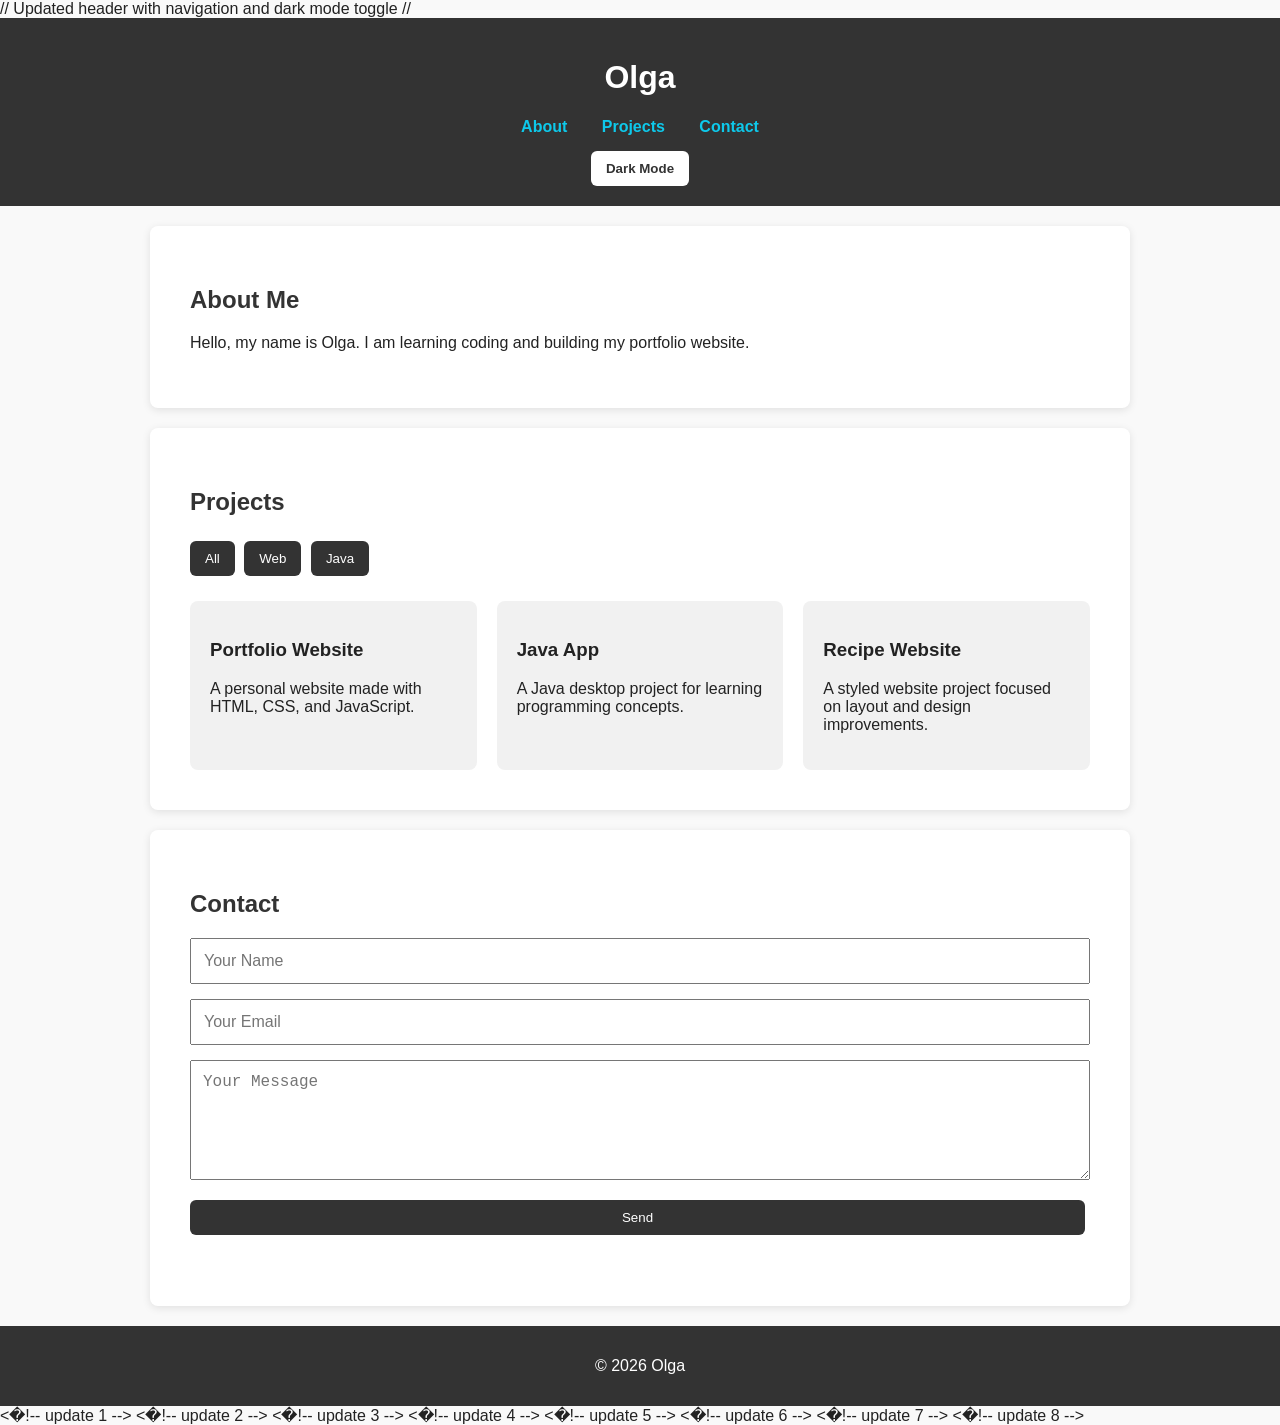
==== my-portfolio/index.html @ 3d5f278e "Add fade-in animations for sections" ====
<!DOCTYPE html>
<html lang="en">
<head>
    <meta charset="UTF-8">
    <meta name="viewport" content="width=device-width, initial-scale=1.0">
    <title>My Portfolio</title>
    <link rel="stylesheet" href="css/styles.css">
</head>
<body>
// Updated header with navigation and dark mode toggle //
    <header>
        <h1>Olga</h1>

        <nav>
            <ul class="nav-links">
                <li><a href="#about">About</a></li>
                <li><a href="#projects">Projects</a></li>
                <li><a href="#contact">Contact</a></li>
            </ul>
        </nav>

        <button id="darkModeToggle">Dark Mode</button>
    </header>

    <section id="about" class="fade-in">
        <h2>About Me</h2>
        <p>Hello, my name is Olga. I am learning coding and building my portfolio website.</p>
    </section>

    <section id="projects" class="fade-in">
        <h2>Projects</h2>

        <div class="filter-buttons">
            <button class="filter-btn" data-filter="all">All</button>
            <button class="filter-btn" data-filter="web">Web</button>
            <button class="filter-btn" data-filter="java">Java</button>
        </div>

        <div class="project-list">
            <div class="project-card" data-category="web">
                <h3>Portfolio Website</h3>
                <p>A personal website made with HTML, CSS, and JavaScript.</p>
            </div>

            <div class="project-card" data-category="java">
                <h3>Java App</h3>
                <p>A Java desktop project for learning programming concepts.</p>
            </div>

            <div class="project-card" data-category="web">
                <h3>Recipe Website</h3>
                <p>A styled website project focused on layout and design improvements.</p>
            </div>
        </div>
    </section>

    <section id="contact" class="fade-in">
        <h2>Contact</h2>

        <form id="contactForm" novalidate>
            <input type="text" id="name" placeholder="Your Name">
            <input type="email" id="email" placeholder="Your Email">
            <textarea id="message" placeholder="Your Message"></textarea>
            <button type="submit">Send</button>
            <p id="formMessage"></p>
        </form>
    </section>

    <footer>
        <p>&copy; 2026 Olga</p>
    </footer>

    <script src="js/script.js"></script>
</body>
</html>< ! - -   u p d a t e   1   - - >  
 < ! - -   u p d a t e   2   - - >  
 < ! - -   u p d a t e   3   - - >  
 < ! - -   u p d a t e   4   - - >  
 < ! - -   u p d a t e   5   - - >  
 < ! - -   u p d a t e   6   - - >  
 < ! - -   u p d a t e   7   - - >  
 < ! - -   u p d a t e   8   - - >  
 
---- my-portfolio/css/styles.css ----
html {
    scroll-behavior: smooth;
}

body {
    font-family: Arial, sans-serif;
    margin: 0;
    padding: 0;
    background-color: #f9f9f9;
    color: #222;
    transition: background-color 0.3s, color 0.3s;
}

header {
    background-color: #333;
    color: white;
    padding: 20px;
    text-align: center;
}

.nav-links {
    list-style: none;
    padding: 0;
    margin: 15px 0 0;
}

.nav-links li {
    display: inline-block;
    margin: 0 15px;
}

.nav-links a {
    color: rgb(14, 201, 235);
    text-decoration: none;
    font-weight: bold;
}

.nav-links a:hover {
    text-decoration: underline;
}

#darkModeToggle {
    margin-top: 15px;
    padding: 10px 15px;
    border: none;
    border-radius: 6px;
    cursor: pointer;
    background-color: white;
    color: #333;
    font-weight: bold;
}

section {
    padding: 40px;
    margin: 20px auto;
    max-width: 900px;
    background-color: white;
    box-shadow: 0 2px 8px rgba(0, 0, 0, 0.1);
    border-radius: 8px;
}

h2 {
    color: #333;
}

.filter-buttons {
    margin-bottom: 20px;
}

.filter-buttons button,
form button {
    padding: 10px 15px;
    margin: 5px 5px 5px 0;
    border: none;
    border-radius: 6px;
    background-color: #333;
    color: white;
    cursor: pointer;
}

.filter-buttons button:hover,
form button:hover {
    background-color: #555;
}

.project-list {
    display: grid;
    grid-template-columns: repeat(auto-fit, minmax(250px, 1fr));
    gap: 20px;
}

.project-card {
    background-color: #f1f1f1;
    padding: 20px;
    border-radius: 8px;
    transition: transform 0.3s, opacity 0.3s;
}

.project-card:hover {
    transform: translateY(-5px);
}

form {
    display: flex;
    flex-direction: column;
}

input,
textarea {
    margin-bottom: 15px;
    padding: 12px;
    font-size: 16px;
    width: 100%;
    box-sizing: border-box;
}

textarea {
    min-height: 120px;
    resize: vertical;
}

#formMessage {
    font-weight: bold;
    margin-top: 10px;
}

footer {
    background-color: #333;
    color: white;
    text-align: center;
    padding: 15px;
}

.fade-in {
    opacity: 0;
    transform: translateY(20px);
    animation: fadeInUp 0.8s ease forwards;
}

.fade-in:nth-of-type(1) {
    animation-delay: 0.1s;
}

.fade-in:nth-of-type(2) {
    animation-delay: 0.3s;
}

.fade-in:nth-of-type(3) {
    animation-delay: 0.5s;
}

@keyframes fadeInUp {
    to {
        opacity: 1;
        transform: translateY(0);
    }
}

body.dark-mode {
    background-color: #121212;
    color: #f1f1f1;
}

body.dark-mode section {
    background-color: #1f1f1f;
    color: #f1f1f1;
}

body.dark-mode header,
body.dark-mode footer {
    background-color: #000;
}

body.dark-mode h2 {
    color: #f1f1f1;
}

body.dark-mode .project-card {
    background-color: #2c2c2c;
}

body.dark-mode #darkModeToggle {
    background-color: #f1f1f1;
    color: #111;
}

@media screen and (max-width: 768px) {
    .nav-links li {
        display: block;
        margin: 10px 0;
    }

    section {
        padding: 20px;
        margin: 15px;
    }

    header {
        padding: 15px;
    }
}
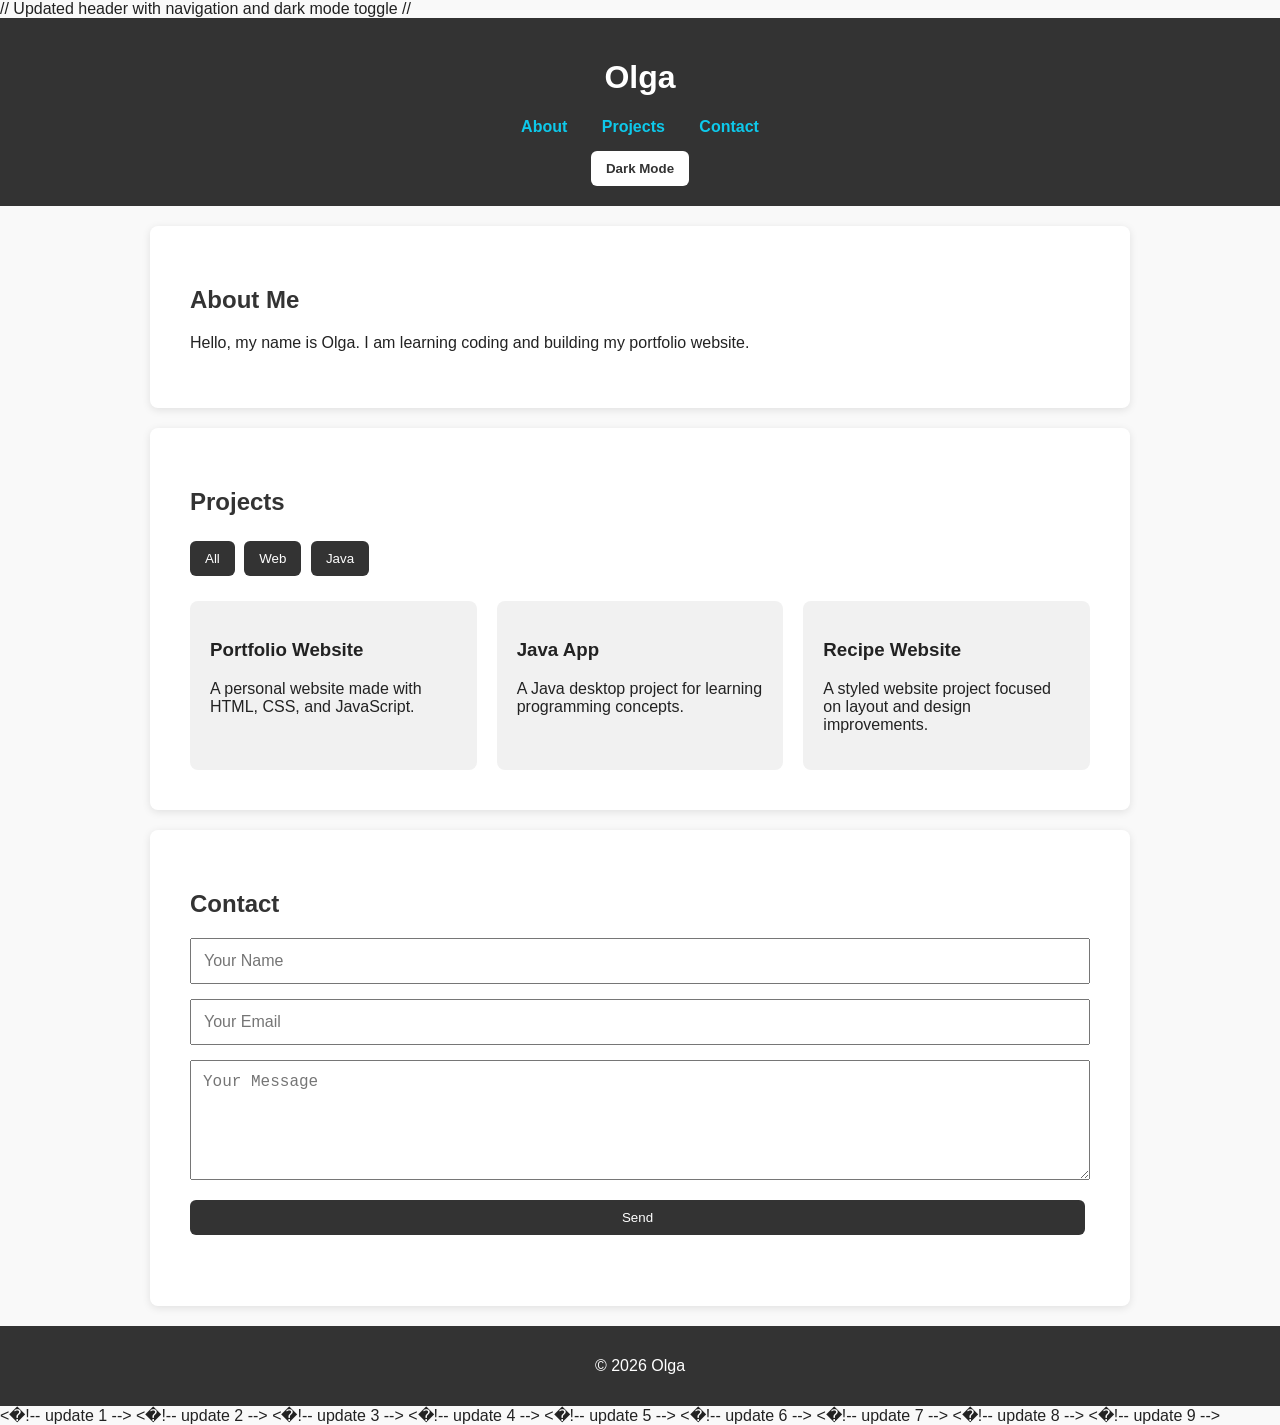
==== commit 8ddfbb76: "Create contact form layout" ====
--- a/my-portfolio/index.html
+++ b/my-portfolio/index.html
@@ -88,4 +88,6 @@
  
  < ! - -   u p d a t e   8   - - >   
+ < ! - -   u p d a t e   9   - - > + 
  
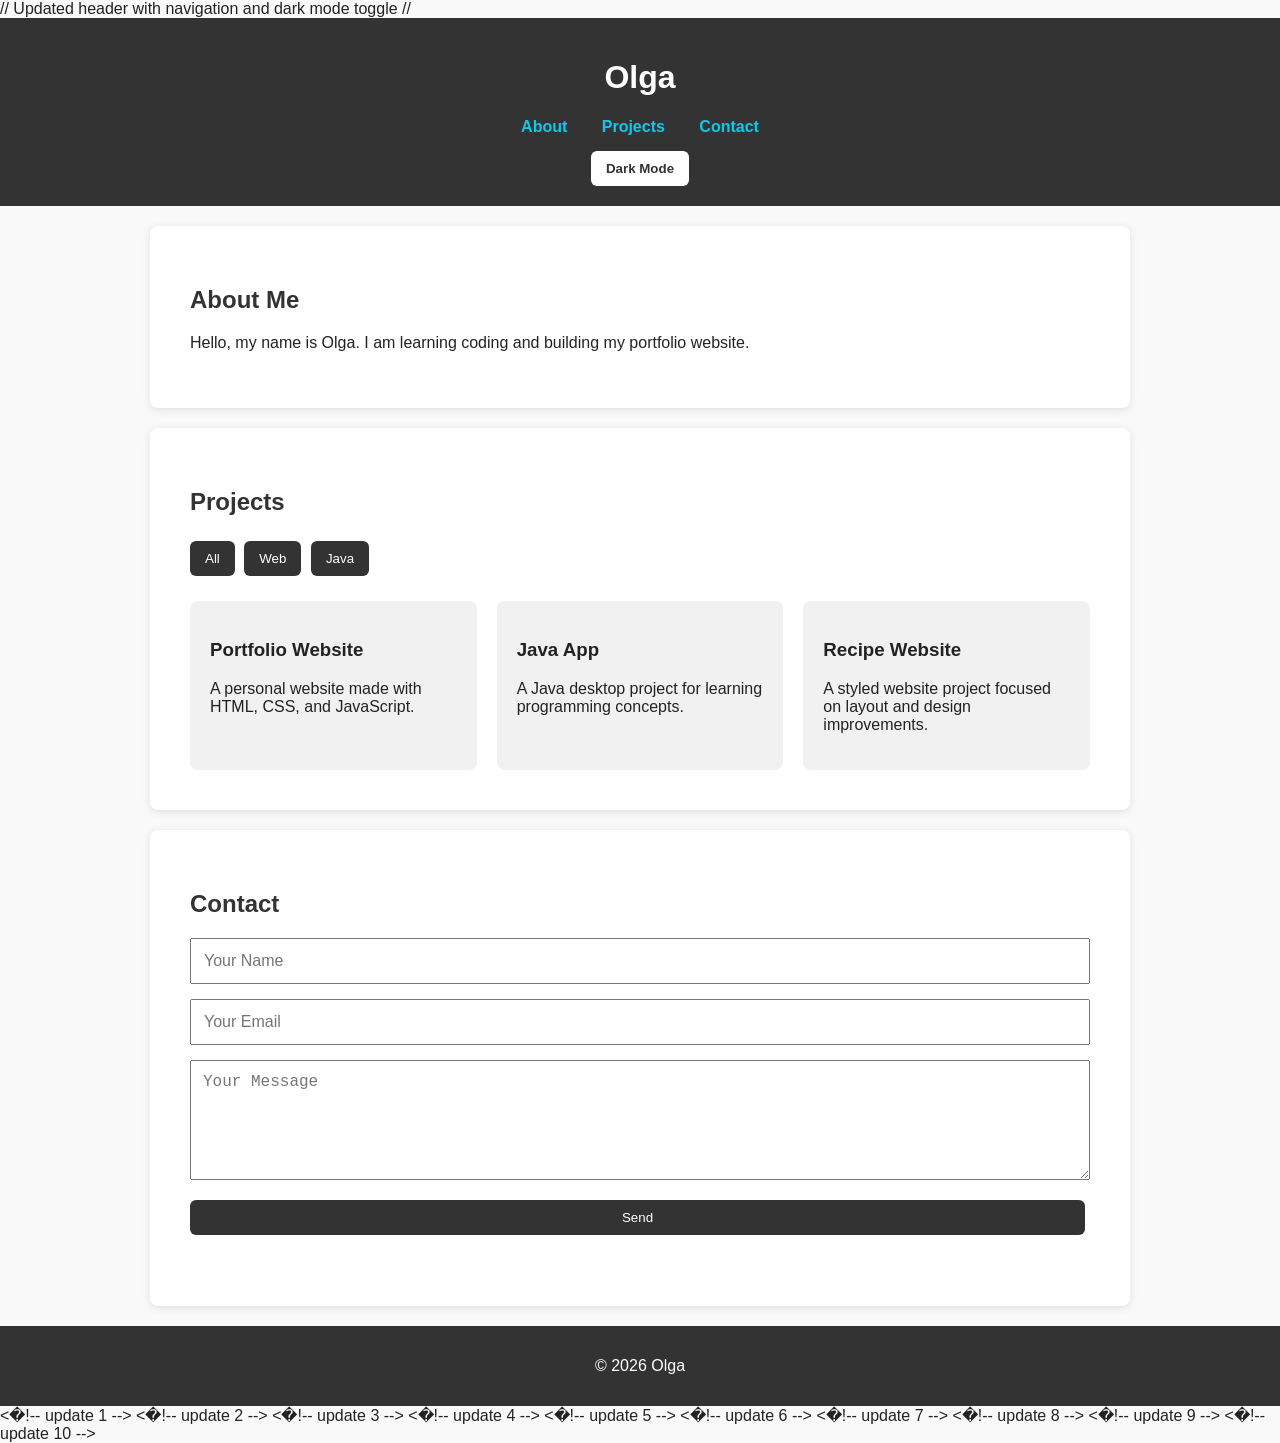
==== commit a8e9e9ac: "Implement form validation for contact form" ====
--- a/my-portfolio/index.html
+++ b/my-portfolio/index.html
@@ -90,4 +90,6 @@
  
  < ! - -   u p d a t e   9   - - >   
+ < ! - -   u p d a t e   1 0   - - > + 
  
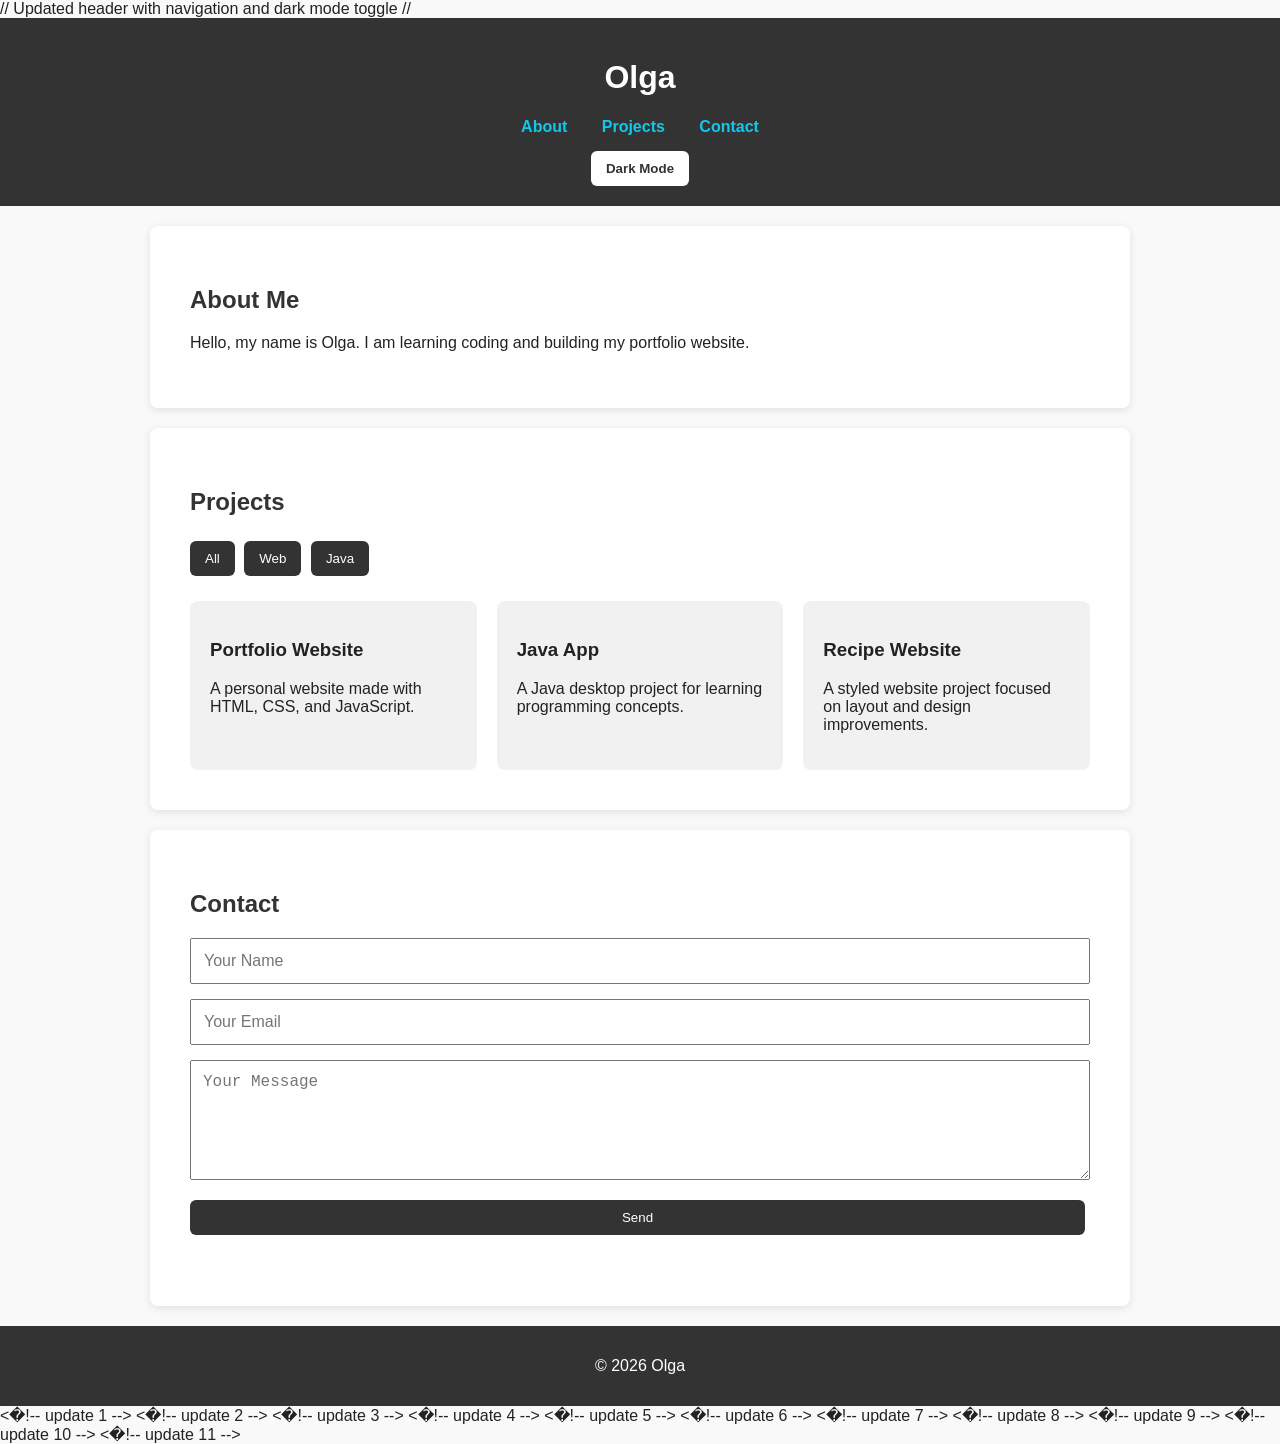
==== commit 001c14cd: "Improve responsive design for mobile and tablet" ====
--- a/my-portfolio/index.html
+++ b/my-portfolio/index.html
@@ -92,4 +92,6 @@
  
  < ! - -   u p d a t e   1 0   - - >   
+ < ! - -   u p d a t e   1 1   - - > + 
  
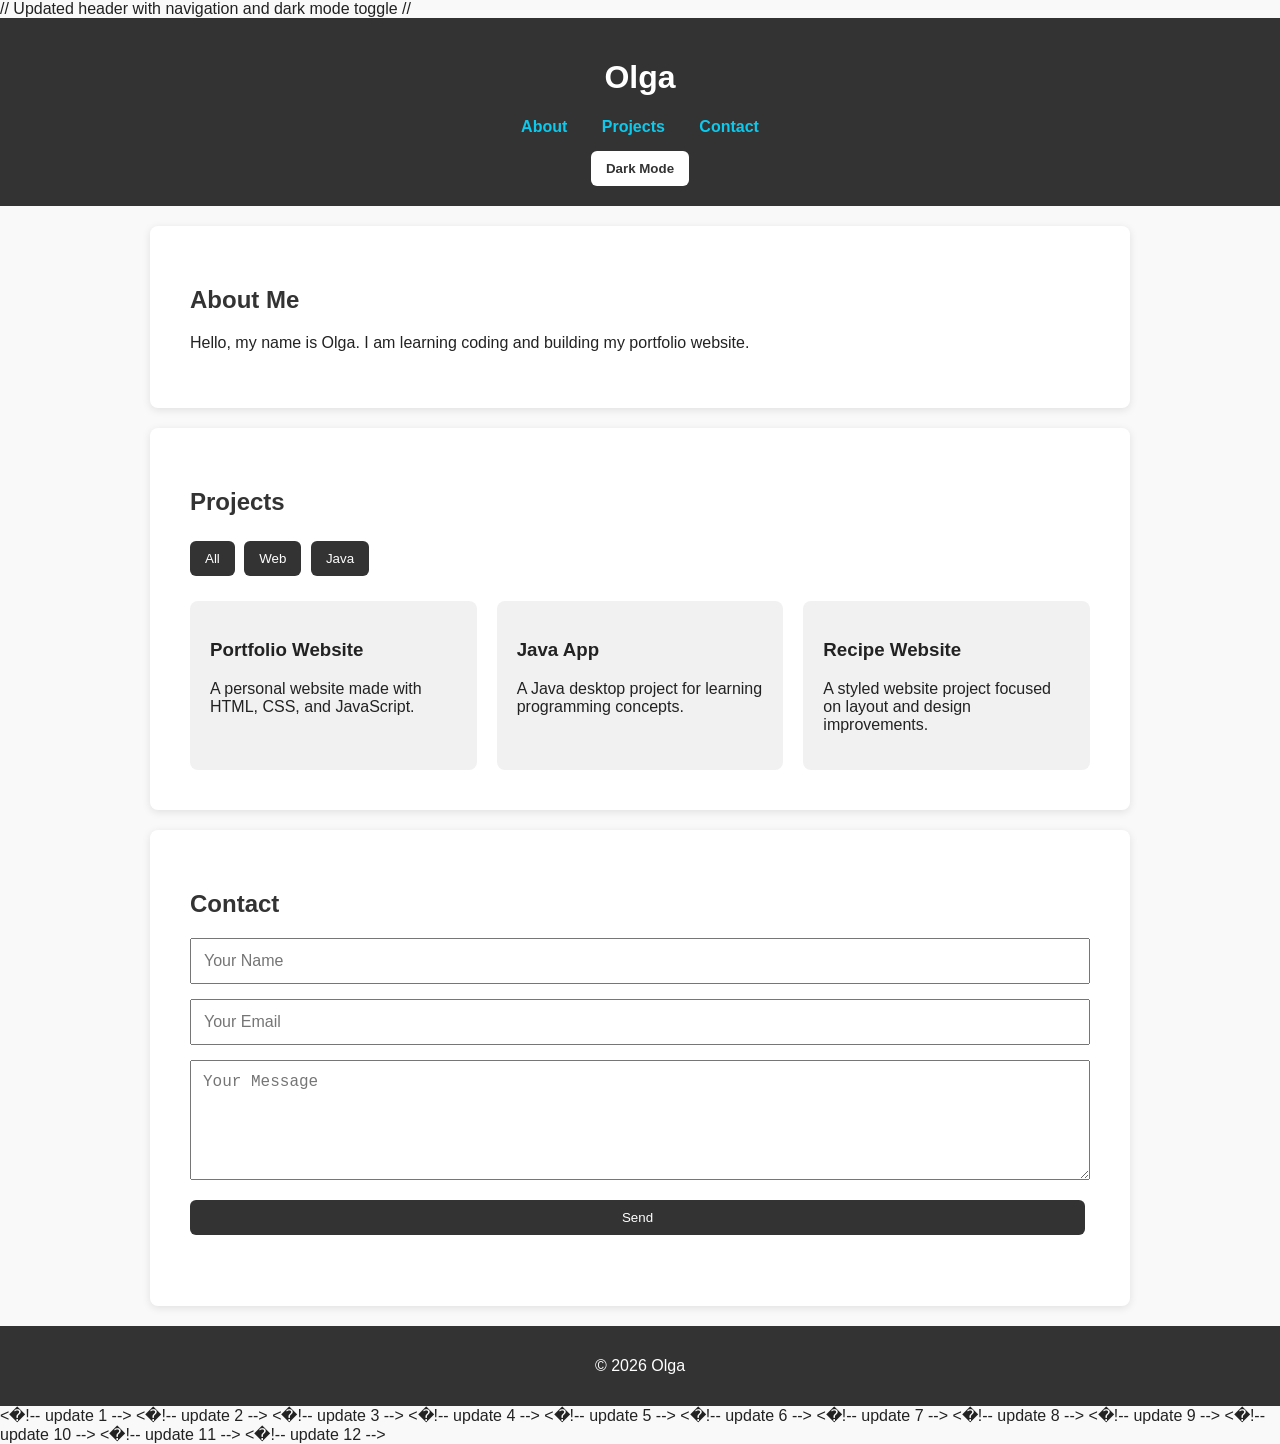
==== commit eeec93a2: "Optimize CSS styling and layout spacing" ====
--- a/my-portfolio/index.html
+++ b/my-portfolio/index.html
@@ -94,4 +94,6 @@
  
  < ! - -   u p d a t e   1 1   - - >   
+ < ! - -   u p d a t e   1 2   - - > + 
  
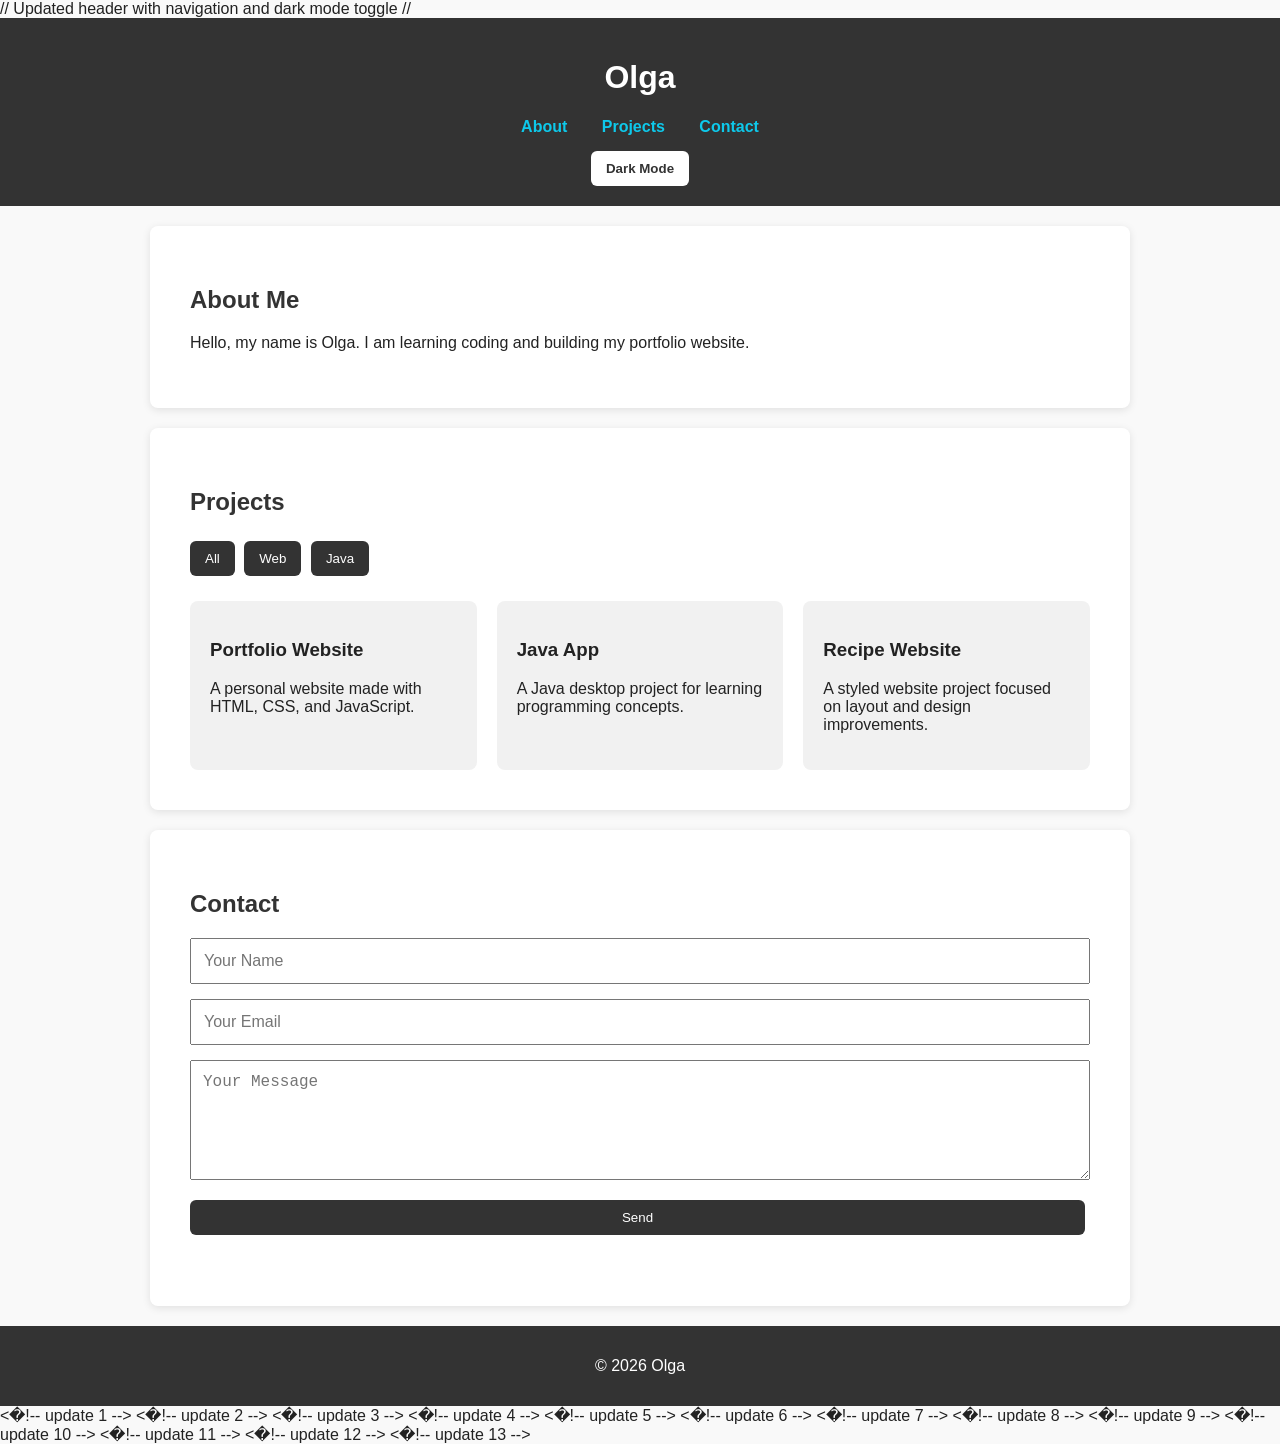
==== commit 7b0a76b5: "Update portfolio content with latest projects and skills" ====
--- a/my-portfolio/index.html
+++ b/my-portfolio/index.html
@@ -96,4 +96,6 @@
  
  < ! - -   u p d a t e   1 2   - - >   
+ < ! - -   u p d a t e   1 3   - - > + 
  
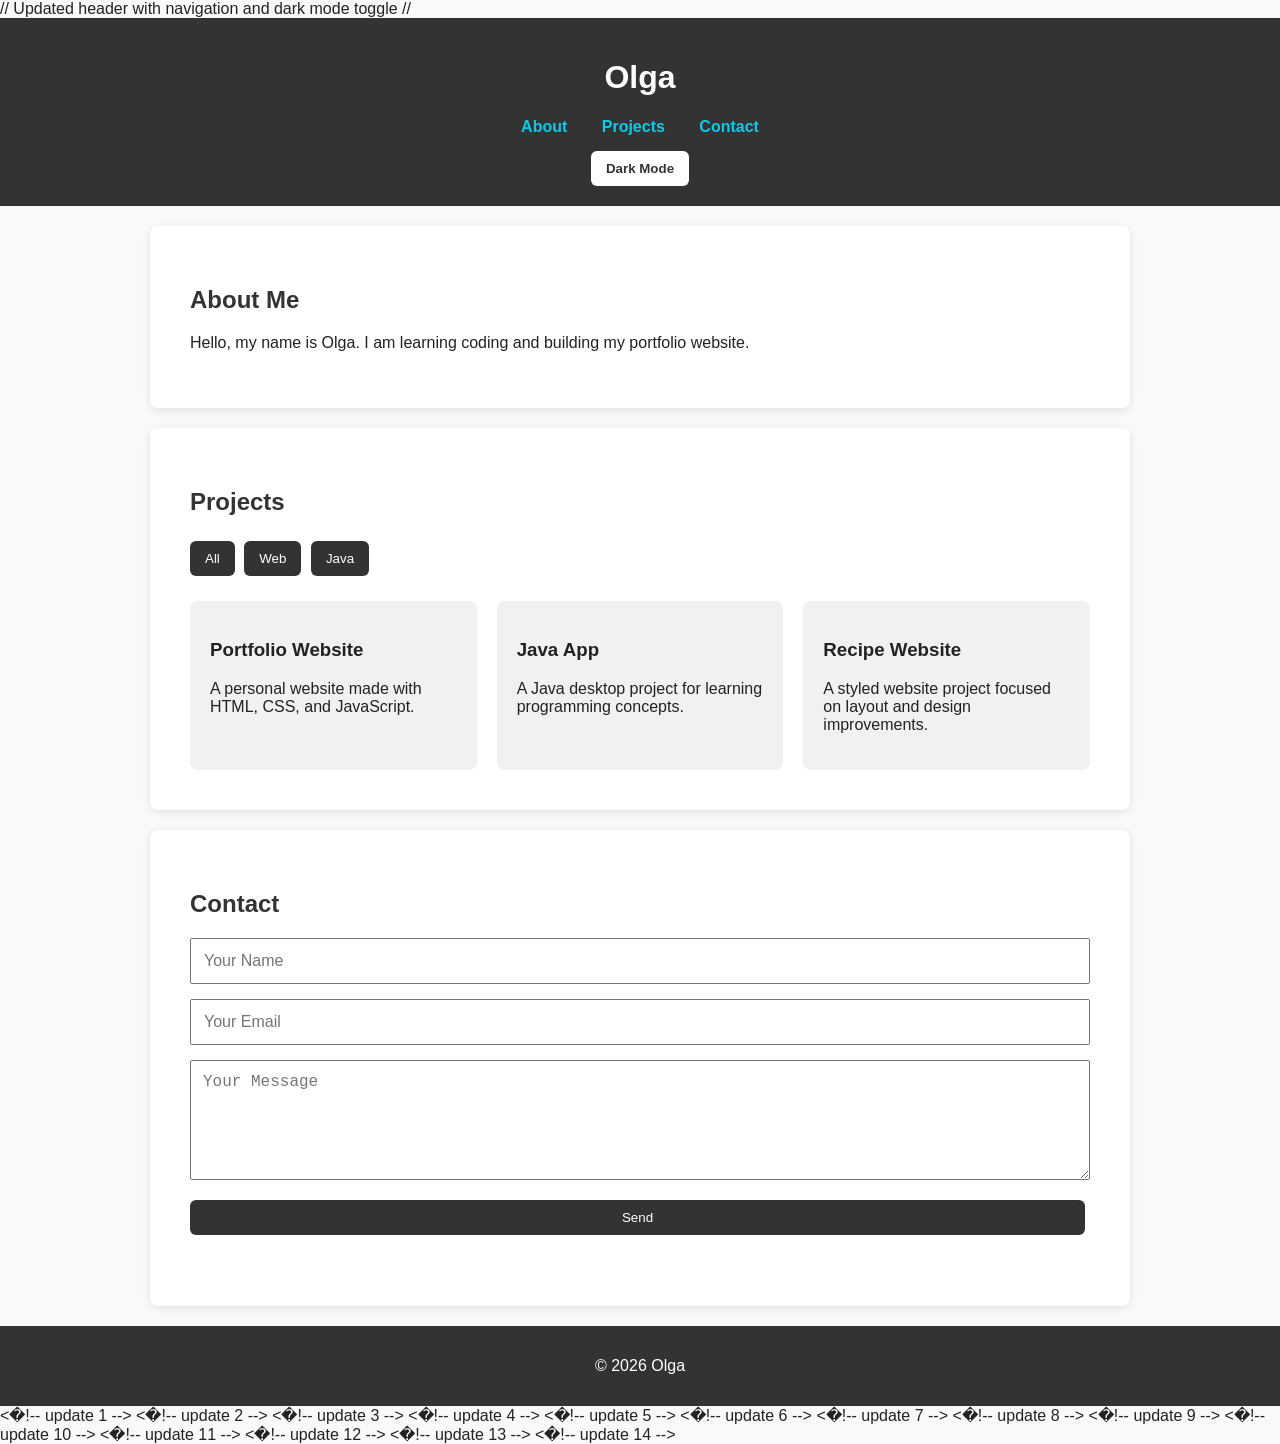
==== commit 6d649a15: "Final testing and performance improvements" ====
--- a/my-portfolio/index.html
+++ b/my-portfolio/index.html
@@ -98,4 +98,6 @@
  
  < ! - -   u p d a t e   1 3   - - >   
+ < ! - -   u p d a t e   1 4   - - > + 
  
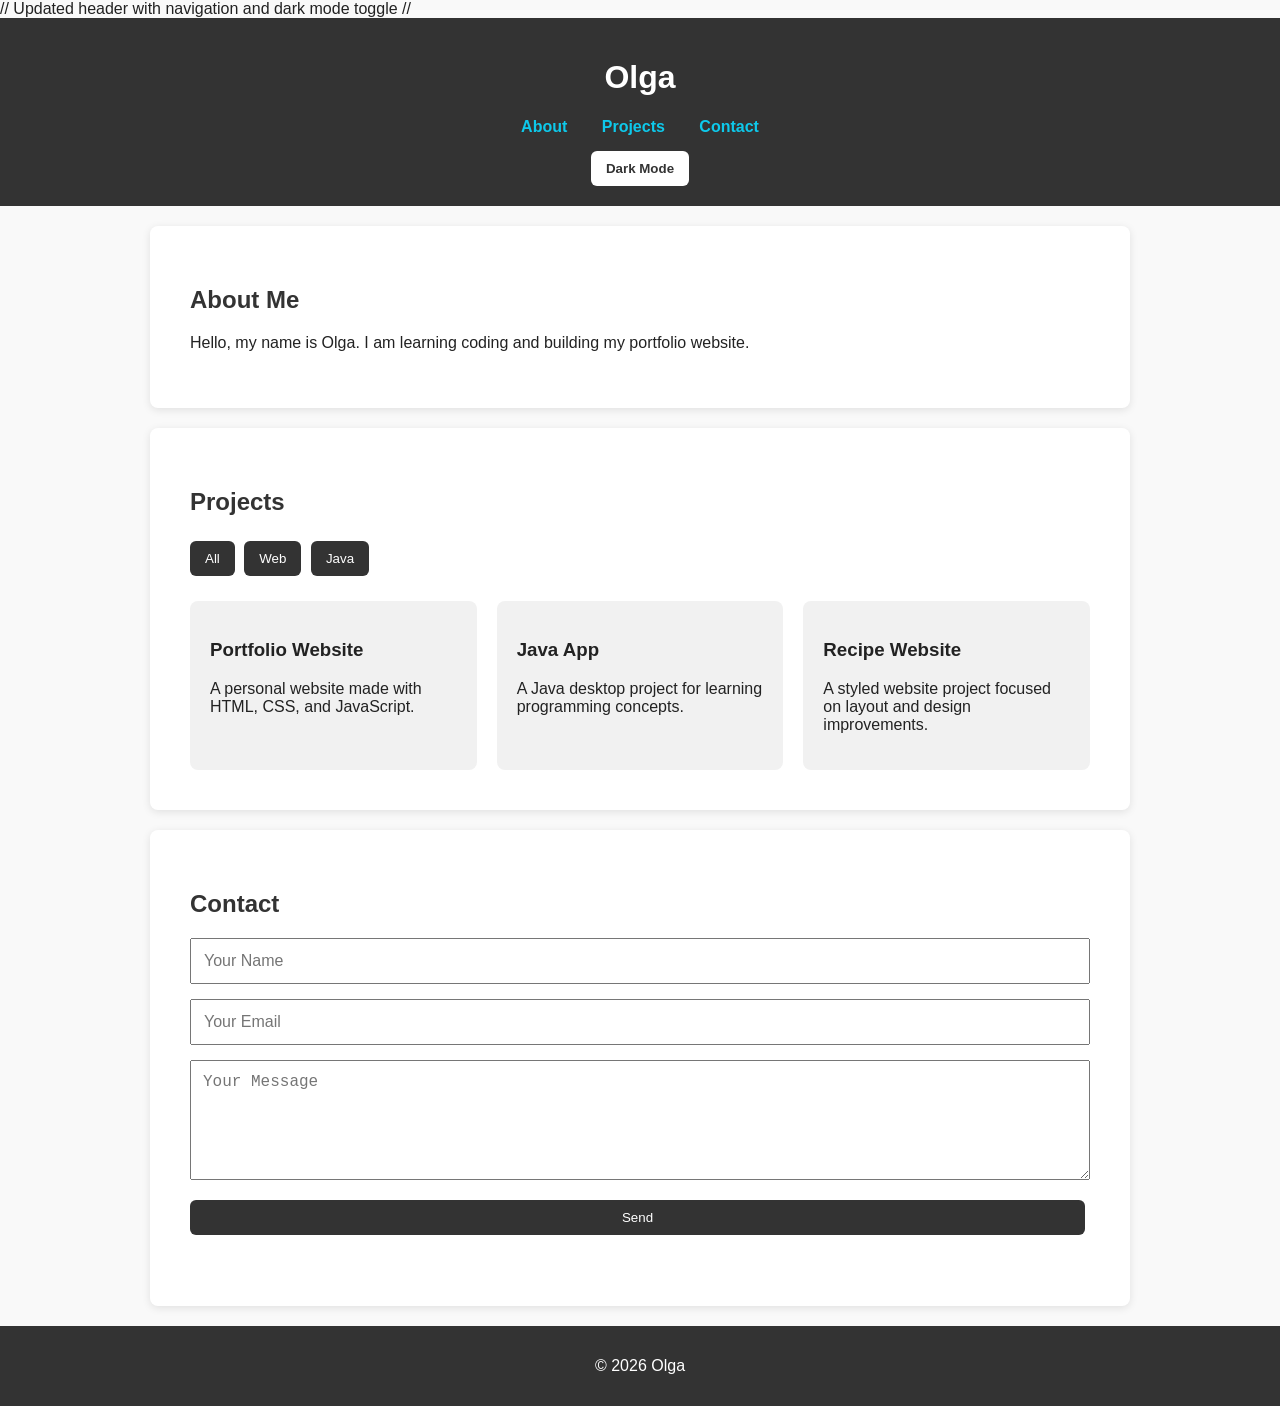
==== commit ebf2b1fb: "Cleanup temporary comments" ====
--- a/my-portfolio/index.html
+++ b/my-portfolio/index.html
@@ -1,103 +1,75 @@
-<!DOCTYPE html>
-<html lang="en">
-<head>
-    <meta charset="UTF-8">
-    <meta name="viewport" content="width=device-width, initial-scale=1.0">
-    <title>My Portfolio</title>
-    <link rel="stylesheet" href="css/styles.css">
-</head>
-<body>
-// Updated header with navigation and dark mode toggle //
-    <header>
-        <h1>Olga</h1>
-
-        <nav>
-            <ul class="nav-links">
-                <li><a href="#about">About</a></li>
-                <li><a href="#projects">Projects</a></li>
-                <li><a href="#contact">Contact</a></li>
-            </ul>
-        </nav>
-
-        <button id="darkModeToggle">Dark Mode</button>
-    </header>
-
-    <section id="about" class="fade-in">
-        <h2>About Me</h2>
-        <p>Hello, my name is Olga. I am learning coding and building my portfolio website.</p>
-    </section>
-
-    <section id="projects" class="fade-in">
-        <h2>Projects</h2>
-
-        <div class="filter-buttons">
-            <button class="filter-btn" data-filter="all">All</button>
-            <button class="filter-btn" data-filter="web">Web</button>
-            <button class="filter-btn" data-filter="java">Java</button>
-        </div>
-
-        <div class="project-list">
-            <div class="project-card" data-category="web">
-                <h3>Portfolio Website</h3>
-                <p>A personal website made with HTML, CSS, and JavaScript.</p>
-            </div>
-
-            <div class="project-card" data-category="java">
-                <h3>Java App</h3>
-                <p>A Java desktop project for learning programming concepts.</p>
-            </div>
-
-            <div class="project-card" data-category="web">
-                <h3>Recipe Website</h3>
-                <p>A styled website project focused on layout and design improvements.</p>
-            </div>
-        </div>
-    </section>
-
-    <section id="contact" class="fade-in">
-        <h2>Contact</h2>
-
-        <form id="contactForm" novalidate>
-            <input type="text" id="name" placeholder="Your Name">
-            <input type="email" id="email" placeholder="Your Email">
-            <textarea id="message" placeholder="Your Message"></textarea>
-            <button type="submit">Send</button>
-            <p id="formMessage"></p>
-        </form>
-    </section>
-
-    <footer>
-        <p>&copy; 2026 Olga</p>
-    </footer>
-
-    <script src="js/script.js"></script>
-</body>
-</html>< ! - -   u p d a t e   1   - - > - 
- < ! - -   u p d a t e   2   - - > - 
- < ! - -   u p d a t e   3   - - > - 
- < ! - -   u p d a t e   4   - - > - 
- < ! - -   u p d a t e   5   - - > - 
- < ! - -   u p d a t e   6   - - > - 
- < ! - -   u p d a t e   7   - - > - 
- < ! - -   u p d a t e   8   - - > - 
- < ! - -   u p d a t e   9   - - > - 
- < ! - -   u p d a t e   1 0   - - > - 
- < ! - -   u p d a t e   1 1   - - > - 
- < ! - -   u p d a t e   1 2   - - > - 
- < ! - -   u p d a t e   1 3   - - > - 
- < ! - -   u p d a t e   1 4   - - > - 
- +<!DOCTYPE html>
+<html lang="en">
+<head>
+    <meta charset="UTF-8">
+    <meta name="viewport" content="width=device-width, initial-scale=1.0">
+    <title>My Portfolio</title>
+    <link rel="stylesheet" href="css/styles.css">
+</head>
+<body>
+// Updated header with navigation and dark mode toggle //
+    <header>
+        <h1>Olga</h1>
+
+        <nav>
+            <ul class="nav-links">
+                <li><a href="#about">About</a></li>
+                <li><a href="#projects">Projects</a></li>
+                <li><a href="#contact">Contact</a></li>
+            </ul>
+        </nav>
+
+        <button id="darkModeToggle">Dark Mode</button>
+    </header>
+
+    <section id="about" class="fade-in">
+        <h2>About Me</h2>
+        <p>Hello, my name is Olga. I am learning coding and building my portfolio website.</p>
+    </section>
+
+    <section id="projects" class="fade-in">
+        <h2>Projects</h2>
+
+        <div class="filter-buttons">
+            <button class="filter-btn" data-filter="all">All</button>
+            <button class="filter-btn" data-filter="web">Web</button>
+            <button class="filter-btn" data-filter="java">Java</button>
+        </div>
+
+        <div class="project-list">
+            <div class="project-card" data-category="web">
+                <h3>Portfolio Website</h3>
+                <p>A personal website made with HTML, CSS, and JavaScript.</p>
+            </div>
+
+            <div class="project-card" data-category="java">
+                <h3>Java App</h3>
+                <p>A Java desktop project for learning programming concepts.</p>
+            </div>
+
+            <div class="project-card" data-category="web">
+                <h3>Recipe Website</h3>
+                <p>A styled website project focused on layout and design improvements.</p>
+            </div>
+        </div>
+    </section>
+
+    <section id="contact" class="fade-in">
+        <h2>Contact</h2>
+
+        <form id="contactForm" novalidate>
+            <input type="text" id="name" placeholder="Your Name">
+            <input type="email" id="email" placeholder="Your Email">
+            <textarea id="message" placeholder="Your Message"></textarea>
+            <button type="submit">Send</button>
+            <p id="formMessage"></p>
+        </form>
+    </section>
+
+    <footer>
+        <p>&copy; 2026 Olga</p>
+    </footer>
+
+    <script src="js/script.js"></script>
+</body>
+</html>
